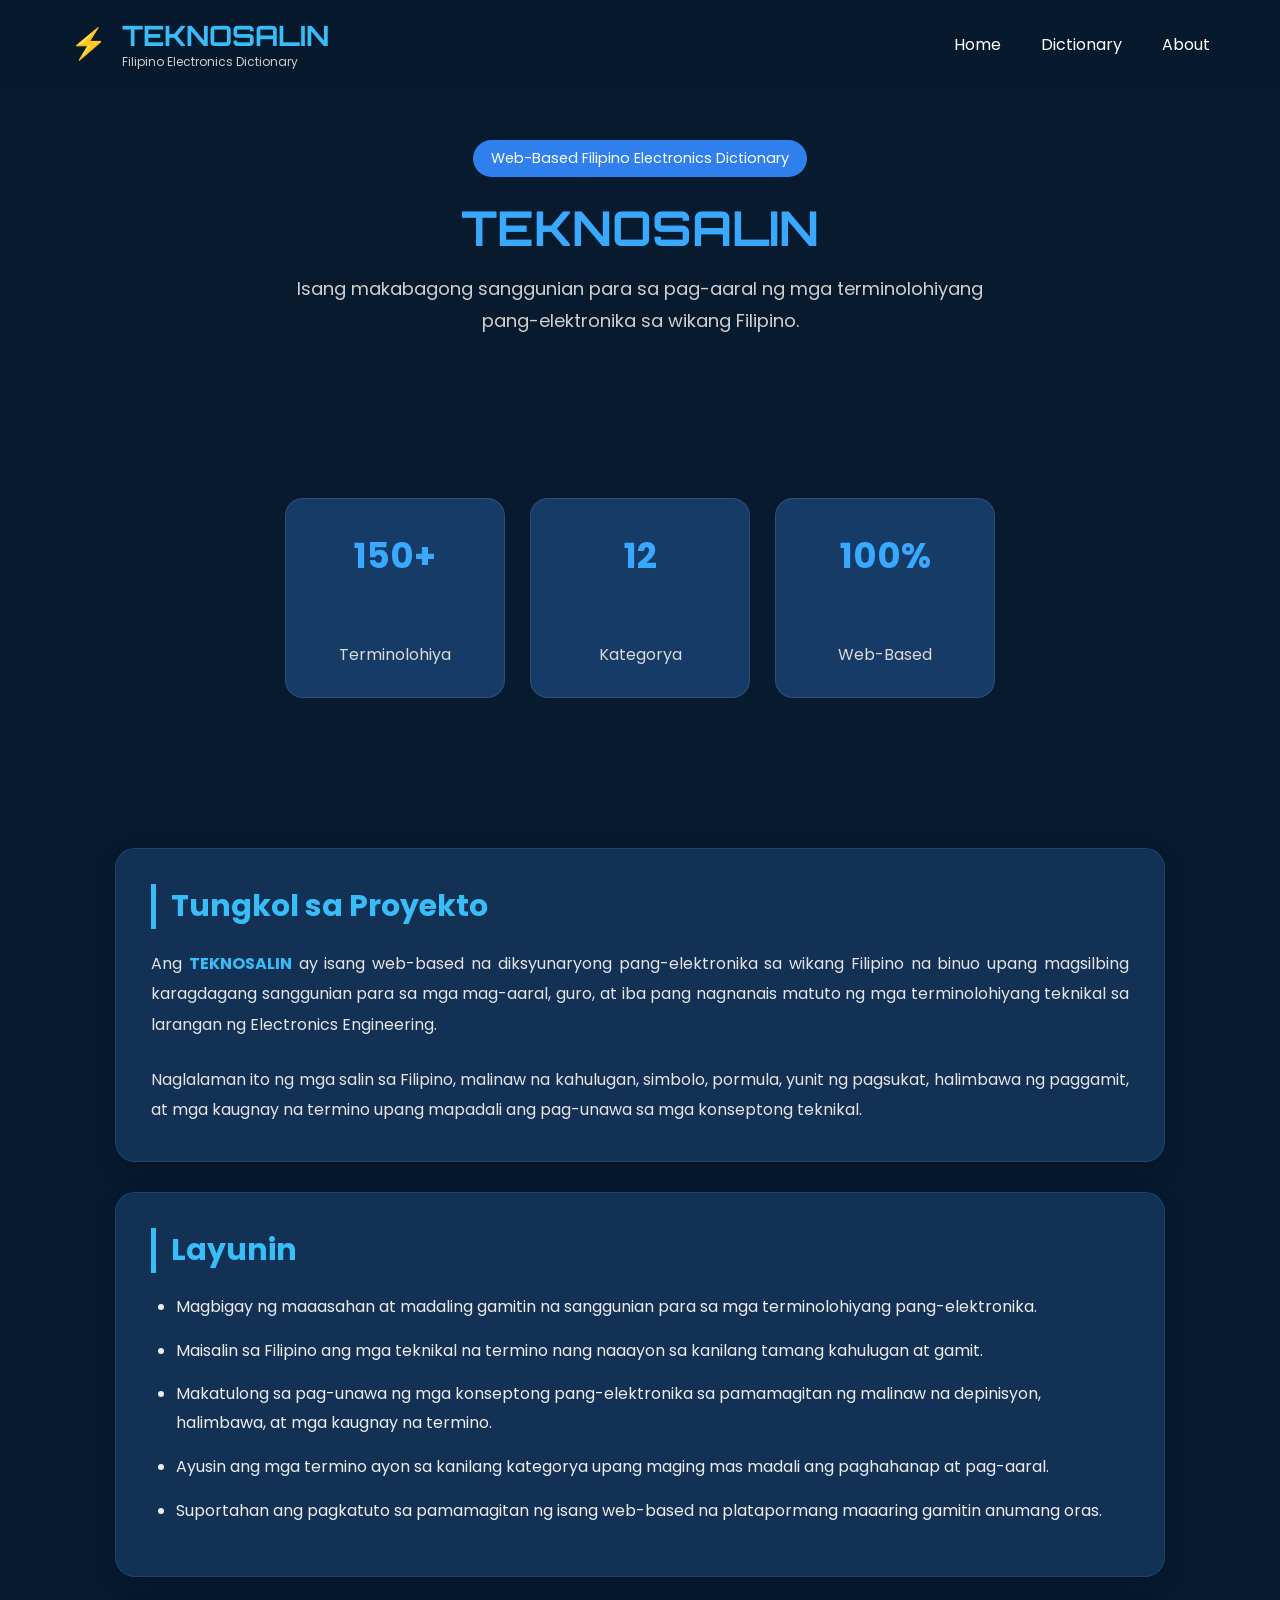
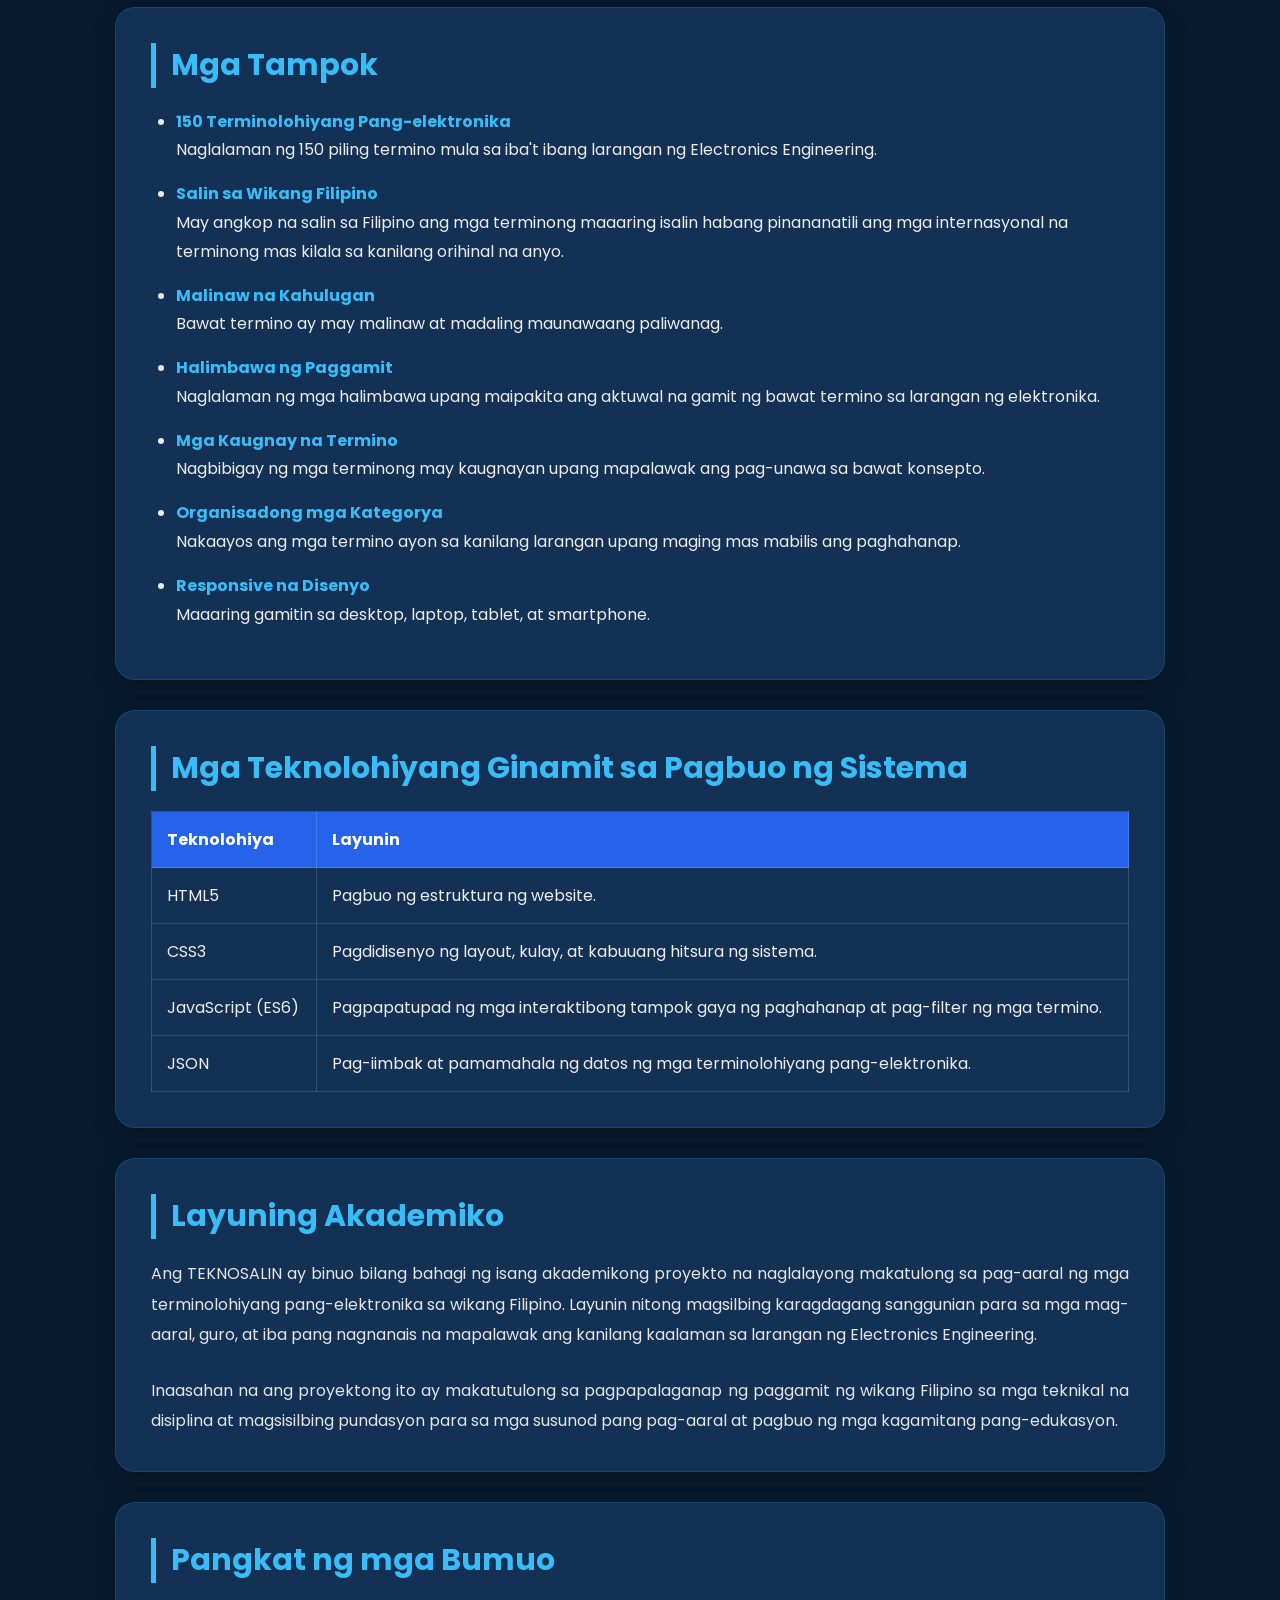
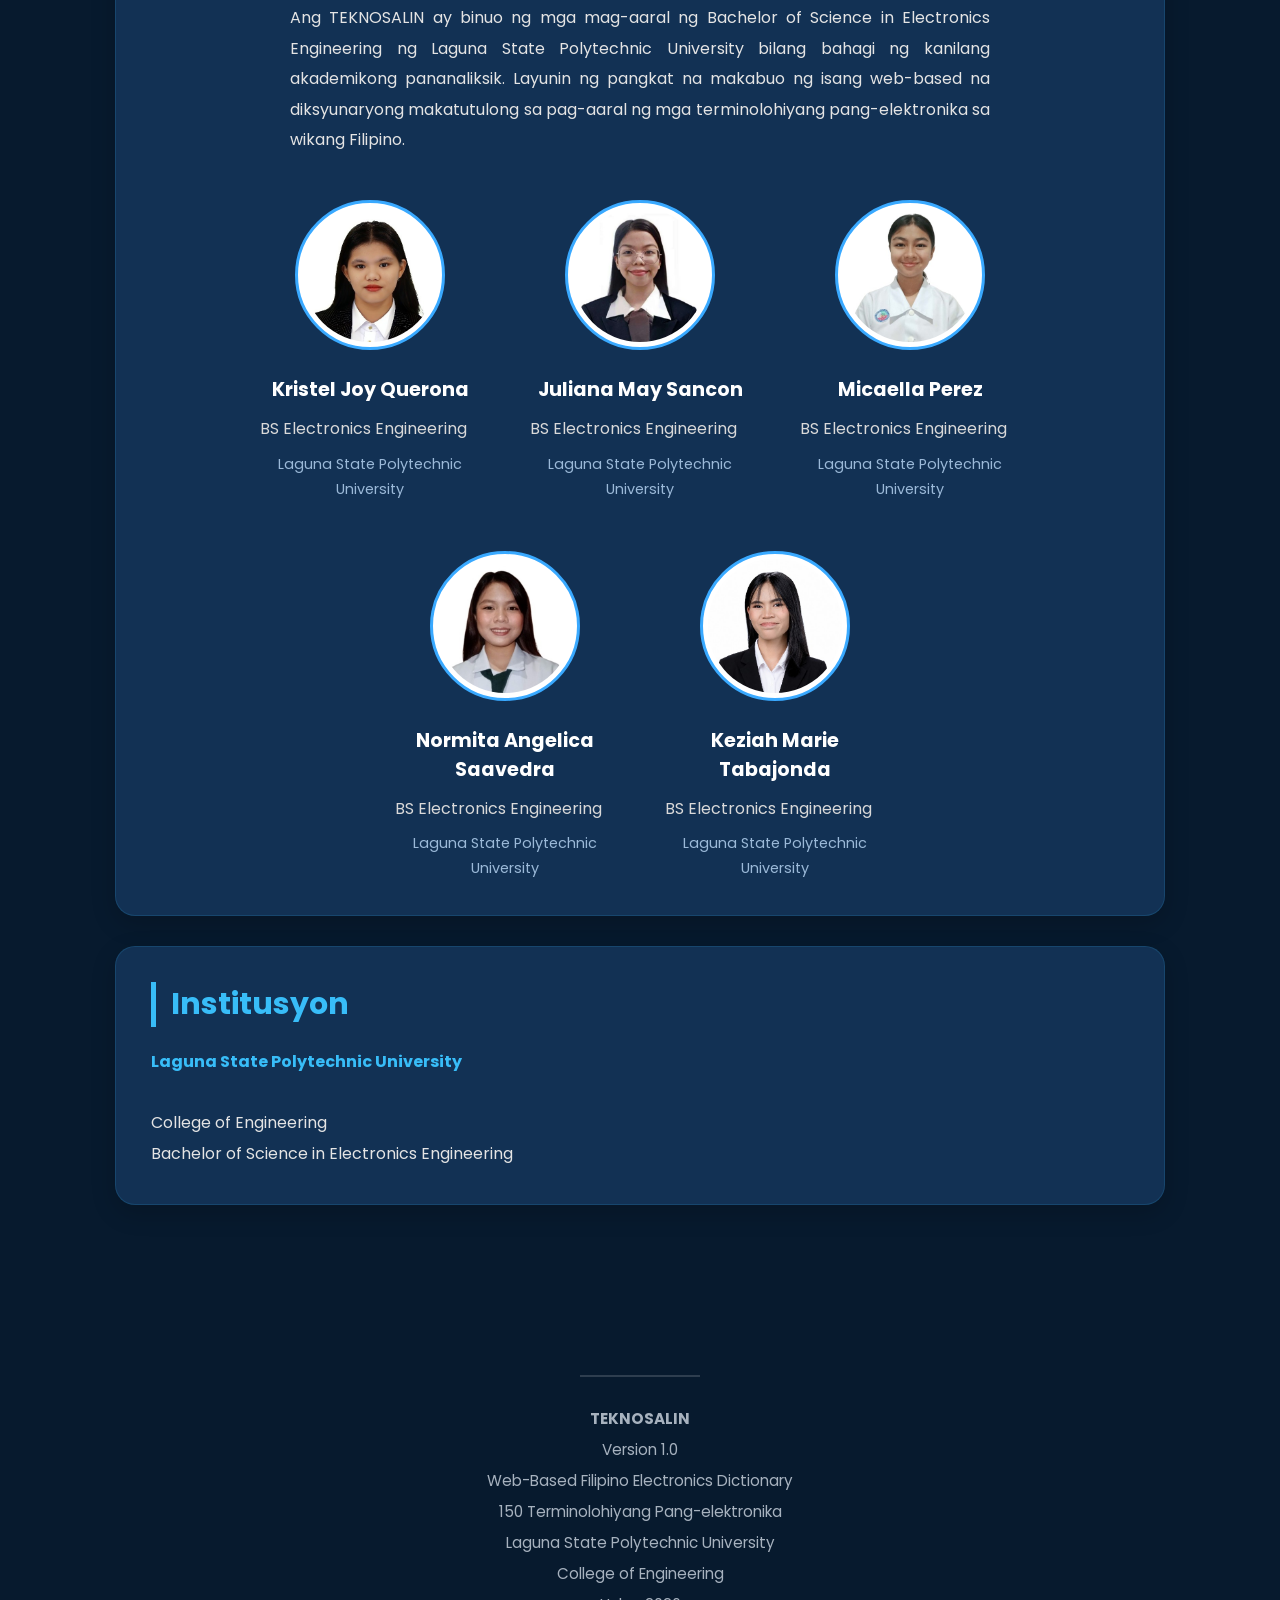
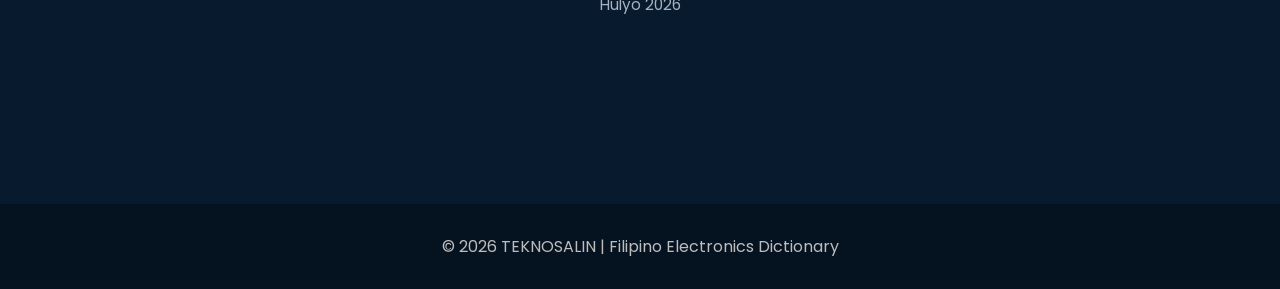
==== about.html @ 503d3a5d "Initial release of TeknoSalin" ====
<!DOCTYPE html>
<html lang="en">

<head>
    <meta charset="UTF-8">
    <meta name="viewport" content="width=device-width, initial-scale=1.0">

    <title>TEKNOSALIN | Filipino Electronics Dictionary</title>

    <!-- Google Fonts -->
    <link rel="preconnect" href="https://fonts.googleapis.com">
    <link rel="preconnect" href="https://fonts.gstatic.com" crossorigin>

    <link href="https://fonts.googleapis.com/css2?family=Orbitron:wght@500;700;800&family=Poppins:wght@300;400;500;600;700&display=swap" rel="stylesheet">

    <!-- CSS -->
    <link rel="stylesheet" href="css/style.css">
    <link rel="stylesheet" href="css/about.css">
    <link rel="stylesheet" href="css/responsive.css">
</head>

<body>

    <!-- ================= NAVIGATION ================= -->

    <header>

        <nav class="navbar">

            <div class="logo">
                <span class="logo-icon">⚡</span>
                <div>
                    <h2>TEKNOSALIN</h2>
                    <p>Filipino Electronics Dictionary</p>
                </div>
            </div>

            <ul class="nav-links">

                <li><a href="index.html">Home</a></li>

                <li><a href="dictionary.html">Dictionary</a></li>

                <li><a href="about.html">About</a></li>

            </ul>

        </nav>

    </header>



<main class="about-page">

    <div class="about-container">

        <div class="about-header">

            <span class="about-badge">
                Web-Based Filipino Electronics Dictionary
            </span>

            <h1>TEKNOSALIN</h1>

            <p class="about-subtitle">
                Isang makabagong sanggunian para sa pag-aaral ng mga terminolohiyang
                pang-elektronika sa wikang Filipino.
            </p>

        </div>
        <section class="about-stats">

            <div class="stat-card">
                <h2>150+</h2>
                <p>Terminolohiya</p>
            </div>

            <div class="stat-card">
                <h2>12</h2>
                <p>Kategorya</p>
            </div>

            <div class="stat-card">
                <h2>100%</h2>
                <p>Web-Based</p>
            </div>

        </section>
        <section class="about-card">

    <h2>Tungkol sa Proyekto</h2>

    <p>
        Ang <strong>TEKNOSALIN</strong> ay isang web-based na diksyunaryong
        pang-elektronika sa wikang Filipino na binuo upang magsilbing
        karagdagang sanggunian para sa mga mag-aaral, guro, at iba pang
        nagnanais matuto ng mga terminolohiyang teknikal sa larangan ng
        Electronics Engineering.
    </p>

    <br>

    <p>
        Naglalaman ito ng mga salin sa Filipino, malinaw na kahulugan,
        simbolo, pormula, yunit ng pagsukat, halimbawa ng paggamit, at
        mga kaugnay na termino upang mapadali ang pag-unawa sa mga
        konseptong teknikal.
    </p>

</section>
<section class="about-card">

    <h2>Layunin</h2>

    <ul>

        <li>Magbigay ng maaasahan at madaling gamitin na sanggunian para sa mga terminolohiyang pang-elektronika.</li>

        <li>Maisalin sa Filipino ang mga teknikal na termino nang naaayon sa kanilang tamang kahulugan at gamit.</li>

        <li>Makatulong sa pag-unawa ng mga konseptong pang-elektronika sa pamamagitan ng malinaw na depinisyon, halimbawa, at mga kaugnay na termino.</li>

        <li>Ayusin ang mga termino ayon sa kanilang kategorya upang maging mas madali ang paghahanap at pag-aaral.</li>

        <li>Suportahan ang pagkatuto sa pamamagitan ng isang web-based na platapormang maaaring gamitin anumang oras.</li>

    </ul>

</section>
<section class="about-card">

    <h2>Mga Tampok</h2>

    <ul>

        <li>
            <strong>150 Terminolohiyang Pang-elektronika</strong><br>
            Naglalaman ng 150 piling termino mula sa iba't ibang larangan ng Electronics Engineering.
        </li>

        <li>
            <strong>Salin sa Wikang Filipino</strong><br>
            May angkop na salin sa Filipino ang mga terminong maaaring isalin habang pinananatili ang mga internasyonal na terminong mas kilala sa kanilang orihinal na anyo.
        </li>

        <li>
            <strong>Malinaw na Kahulugan</strong><br>
            Bawat termino ay may malinaw at madaling maunawaang paliwanag.
        </li>

        <li>
            <strong>Halimbawa ng Paggamit</strong><br>
            Naglalaman ng mga halimbawa upang maipakita ang aktuwal na gamit ng bawat termino sa larangan ng elektronika.
        </li>

        <li>
            <strong>Mga Kaugnay na Termino</strong><br>
            Nagbibigay ng mga terminong may kaugnayan upang mapalawak ang pag-unawa sa bawat konsepto.
        </li>

        <li>
            <strong>Organisadong mga Kategorya</strong><br>
            Nakaayos ang mga termino ayon sa kanilang larangan upang maging mas mabilis ang paghahanap.

        </li>

        <li>
            <strong>Responsive na Disenyo</strong><br>
            Maaaring gamitin sa desktop, laptop, tablet, at smartphone.

        </li>

    </ul>

</section>
<section class="about-card">

    <h2>Mga Teknolohiyang Ginamit sa Pagbuo ng Sistema</h2>

    <table>

        <tr>
            <th>Teknolohiya</th>
            <th>Layunin</th>
        </tr>

        <tr>
            <td>HTML5</td>
            <td>Pagbuo ng estruktura ng website.</td>
        </tr>

        <tr>
            <td>CSS3</td>
            <td>Pagdidisenyo ng layout, kulay, at kabuuang hitsura ng sistema.</td>
        </tr>

        <tr>
            <td>JavaScript (ES6)</td>
            <td>Pagpapatupad ng mga interaktibong tampok gaya ng paghahanap at pag-filter ng mga termino.</td>
        </tr>

        <tr>
            <td>JSON</td>
            <td>Pag-iimbak at pamamahala ng datos ng mga terminolohiyang pang-elektronika.</td>
        </tr>

    </table>

</section>

<section class="about-card">

    <h2>Layuning Akademiko</h2>

    <p>
        Ang TEKNOSALIN ay binuo bilang bahagi ng isang akademikong proyekto na
        naglalayong makatulong sa pag-aaral ng mga terminolohiyang pang-elektronika
        sa wikang Filipino. Layunin nitong magsilbing karagdagang sanggunian para
        sa mga mag-aaral, guro, at iba pang nagnanais na mapalawak ang kanilang
        kaalaman sa larangan ng Electronics Engineering.
    </p>

    <br>

    <p>
        Inaasahan na ang proyektong ito ay makatutulong sa pagpapalaganap ng
        paggamit ng wikang Filipino sa mga teknikal na disiplina at magsisilbing
        pundasyon para sa mga susunod pang pag-aaral at pagbuo ng mga kagamitang
        pang-edukasyon.
    </p>

</section>

<section class="about-card team-section">

    <h2>Pangkat ng mga Bumuo</h2>

    <p class="team-description">
        Ang TEKNOSALIN ay binuo ng mga mag-aaral ng Bachelor of Science in
        Electronics Engineering ng Laguna State Polytechnic University bilang
        bahagi ng kanilang akademikong pananaliksik. Layunin ng pangkat na
        makabuo ng isang web-based na diksyunaryong makatutulong sa pag-aaral
        ng mga terminolohiyang pang-elektronika sa wikang Filipino.
    </p>

    <div class="developers">

        <div class="developer-card">
            <img src="images/developers/kristel.jpg" alt="Kristel Joy Querona">
            <h3>Kristel Joy Querona</h3>
            <p>BS Electronics Engineering</p>
            <span>Laguna State Polytechnic University</span>
        </div>

        <div class="developer-card">
            <img src="images/developers/juliana.jpg" alt="Juliana May Sancon">
            <h3>Juliana May Sancon</h3>
            <p>BS Electronics Engineering</p>
            <span>Laguna State Polytechnic University</span>
        </div>

        <div class="developer-card">
            <img src="images/developers/micaella.jpg" alt="Micaella Perez">
            <h3>Micaella Perez</h3>
            <p>BS Electronics Engineering</p>
            <span>Laguna State Polytechnic University</span>
        </div>

        <div class="developer-card">
            <img src="images/developers/normita.jpg" alt="Normita Angelica Saavedra">
            <h3>Normita Angelica Saavedra</h3>
            <p>BS Electronics Engineering</p>
            <span>Laguna State Polytechnic University</span>
        </div>

        <div class="developer-card">
            <img src="images/developers/keziah.jpg" alt="Keziah Marie Tabajonda">
            <h3>Keziah Marie Tabajonda</h3>
            <p>BS Electronics Engineering</p>
            <span>Laguna State Polytechnic University</span>
        </div>

    </div>

</section>
<section class="about-card">

    <h2>Institusyon</h2>

    <p>

        <strong>Laguna State Polytechnic University</strong>

        <br><br>

        College of Engineering

        <br>

        Bachelor of Science in Electronics Engineering

    </p>

</section>

<section class="system-info">

    <hr>

    <p><strong>TEKNOSALIN</strong></p>

    <p>Version 1.0</p>

    <p>Web-Based Filipino Electronics Dictionary</p>

    <p>150 Terminolohiyang Pang-elektronika</p>

    <p>Laguna State Polytechnic University</p>

    <p>College of Engineering</p>

    <p>Hulyo 2026</p>

</section>

    </div>

</main>



    <!-- ================= FOOTER ================= -->

    <footer>

        <p>

            © 2026 TEKNOSALIN | Filipino Electronics Dictionary

        </p>

    </footer>


    <script src="js/script.js"></script>

</body>

</html>
---- css/style.css ----
/* ==========================
   GOOGLE FONT
========================== */

*{
    margin:0;
    padding:0;
    box-sizing:border-box;
}

html{
    scroll-behavior:smooth;
}

body{
    font-family:'Poppins',sans-serif;
    background:#071A2E;
    color:white;
    overflow-x:hidden;
}

/* ==========================
NAVBAR
========================== */

header{
    position:fixed;
    width:100%;
    top:0;
    left:0;
    z-index:1000;
    background:rgba(7,26,46,.95);
    backdrop-filter:blur(10px);
}

.navbar{

    max-width:1200px;
    margin:auto;

    display:flex;
    justify-content:space-between;
    align-items:center;

    padding:18px 30px;

}

.logo{

    display:flex;
    align-items:center;
    gap:15px;

}

.logo-icon{

    font-size:30px;

}

.logo h2{

    font-family:'Orbitron',sans-serif;
    color:#38BDF8;
    font-size:28px;

}

.logo p{

    font-size:12px;
    color:#cccccc;

}

.nav-links{

    display:flex;
    gap:40px;
    list-style:none;

}

.nav-links a{

    color:white;
    text-decoration:none;
    transition:.3s;

}

.nav-links a:hover{

    color:#38BDF8;

}

/* ==========================
HERO
========================== */

.hero{

    min-height:100vh;

    display:flex;
    justify-content:center;
    align-items:center;

    text-align:center;

    padding:120px 20px;

    position:relative;

    background:

    linear-gradient(rgba(5,20,40,.82),
    rgba(5,20,40,.82)),

    url("https://images.unsplash.com/photo-1518770660439-4636190af475?auto=format&fit=crop&w=1600&q=80");

    background-size:cover;
    background-position:center;

}

.hero-content{

    max-width:900px;
    position:relative;
    z-index:2;

}

.hero h1{

    font-family:'Orbitron',sans-serif;

    font-size:72px;

    color:#38BDF8;

    margin-bottom:20px;

}

.hero h2{

    font-size:54px;

    line-height:1.2;

    margin-bottom:25px;

}

.hero p{

    color:#d8d8d8;

    line-height:1.8;

    font-size:19px;

    margin-bottom:45px;

}

/* SEARCH */

.search-box{

    width:700px;

    max-width:95%;

    margin:auto;

    display:flex;

    background:white;

    border-radius:50px;

    overflow:hidden;

    margin-bottom:35px;

}

.search-box input{

    flex:1;

    padding:20px;

    border:none;

    outline:none;

    font-size:17px;

}

.search-box button{

    width:80px;

    border:none;

    background:#2563EB;

    color:white;

    cursor:pointer;

    font-size:22px;

}

/* BUTTON */

.btn{

    display:inline-block;

    background:#2563EB;

    color:white;

    padding:18px 45px;

    border-radius:40px;

    text-decoration:none;

    transition:.3s;

    font-weight:600;

}

.btn:hover{

    background:#38BDF8;

    transform:translateY(-5px);

}

/* ==========================
SECTION
========================== */

section{

    padding:100px 30px;

}

section h2{

    text-align:center;

    font-size:45px;

    margin-bottom:60px;

}

/* ==========================
FEATURES
========================== */

.feature-container{

    max-width:1200px;

    margin:auto;

    display:grid;

    grid-template-columns:repeat(4,1fr);

    gap:25px;

}

.feature-card{

    background:#0C2444;

    border-radius:20px;

    padding:35px;

    text-align:center;

    transition:.3s;

}

.feature-card:hover{

    transform:translateY(-12px);

    box-shadow:0 0 30px rgba(56,189,248,.3);

}

.feature-card h3{

    font-size:45px;

    margin-bottom:15px;

}

.feature-card h4{

    margin-bottom:12px;

}

.feature-card p{

    color:#cfcfcf;

}

/* ==========================
CATEGORY
========================== */

.categories{

    background:#081F3D;

}

.category-container{

    max-width:1200px;

    margin:auto;

    display:grid;

    grid-template-columns:repeat(3,1fr);

    gap:30px;

}

.category-card{

    background:#0D2A4A;

    border-radius:18px;

    text-align:center;

    padding:35px;

    transition:.3s;

}

.category-card:hover{

    transform:translateY(-10px);

    box-shadow:0 0 25px rgba(56,189,248,.25);

}

.category-card h3{

    font-size:45px;

    margin-bottom:15px;

}

.category-card h4{

    margin-bottom:10px;

}

.category-card p{

    color:#d4d4d4;

}

/* ==========================
ABOUT
========================== */

.about{

    text-align:center;

}

.about-content{

    max-width:900px;

    margin:auto;

}

.about p{

    color:#d0d0d0;

    font-size:19px;

    line-height:1.9;

}

/* ==========================
ABOUT PAGE
========================== */

.about-page{

    padding-top:140px;
    padding-bottom:100px;

}

.about-container{

    max-width:1000px;
    margin:auto;
    padding:0 20px;

}

.about-header{

    text-align:center;
    margin-bottom:60px;

}

.about-header h1{

    font-family:'Orbitron',sans-serif;
    font-size:60px;
    color:#38BDF8;
    margin-bottom:15px;

}

.about-header p{

    color:#d0d0d0;
    font-size:18px;
    line-height:1.8;

}

.about-card{

    background:#0C2444;
    border-radius:20px;
    padding:35px;
    margin-bottom:30px;

}

.about-card h2{

    color:#38BDF8;
    margin-bottom:20px;
    text-align:left;
    font-size:28px;

}

.about-card p{

    color:#d7d7d7;
    line-height:1.9;
    font-size:17px;

}

.about-card ul{

    padding-left:25px;

}

.about-card li{

    margin-bottom:12px;
    line-height:1.8;

}

.about-card table{

    width:100%;
    border-collapse:collapse;
    margin-top:20px;

}

.about-card th,
.about-card td{

    border:1px solid rgba(255,255,255,.15);
    padding:15px;
    text-align:left;

}

.about-card th{

    background:#2563EB;

}

/* ==========================
FOOTER
========================== */

footer{

    background:#051321;

    text-align:center;

    padding:30px;

    color:#bdbdbd;

}
---- css/about.css ----
/* ==========================================
   ABOUT PAGE
========================================== */

.about-page{
    padding:140px 0 80px;
    min-height:100vh;
}

.about-container{
    max-width:1100px;
    margin:auto;
    padding:0 25px;
}

/* ==========================================
   HEADER
========================================== */

.about-header{

    text-align:center;
    margin-bottom:60px;

}

.about-badge{

    display:inline-block;
    background:#2F80ED;
    color:white;

    padding:8px 18px;

    border-radius:30px;

    font-size:.9rem;

    margin-bottom:20px;

}

.about-header h1{

    font-size:3rem;

    margin-bottom:15px;

    color:#39A9FF;

}

.about-subtitle{

    max-width:720px;

    margin:auto;

    line-height:1.8;

    color:#d9d9d9;

}
.about-stats{

    display:flex;

    justify-content:center;

    gap:25px;

    margin-bottom:50px;

    flex-wrap:wrap;

}

.stat-card{

    width:220px;

    padding:30px;

    border-radius:18px;

    text-align:center;

    background:#173b67;

    border:1px solid rgba(255,255,255,.1);

    transition:.3s;

}

.stat-card:hover{

    transform:translateY(-8px);

}

.stat-card h2{

    font-size:2.2rem;

    color:#39A9FF;

}

.stat-card p{

    color:#d9d9d9;

}

/* ==========================================
   CARDS
========================================== */

.about-card{

    background:#123154;

    border:1px solid rgba(56,189,248,.15);

    border-radius:20px;

    padding:35px;

    margin-bottom:30px;

    transition:.35s;

    box-shadow:0 8px 24px rgba(0,0,0,.18);

}

.about-card:hover{

    transform:translateY(-6px);

    border-color:#38BDF8;

    box-shadow:0 12px 32px rgba(56,189,248,.18);

}

.about-card h2{

    color:#38BDF8;

    font-size:30px;

    margin-bottom:20px;

    border-left:5px solid #38BDF8;

    padding-left:15px;

}

.about-card p{

    color:#e4e4e4;

    line-height:1.9;

    text-align:justify;

    font-size:16px;

}

/* ==========================================
   LIST
========================================== */

.about-card ul{

    margin-top:15px;

    padding-left:25px;

}

.about-card li{

    color:#ececec;

    margin-bottom:15px;

    line-height:1.8;

}

/* ==========================================
   TABLE
========================================== */

.about-card table{

    width:100%;

    border-collapse:collapse;

    margin-top:20px;

}

.about-card th{

    background:#2563EB;

    color:white;

    padding:15px;

}

.about-card td{

    padding:15px;

    color:#ececec;

    border-bottom:1px solid rgba(255,255,255,.12);

}

/* ==========================================
   DEVELOPER LIST
========================================== */

.about-card strong{

    color:#38BDF8;

}

/* ==========================================
   RESPONSIVE
========================================== */

@media(max-width:768px){

.about-page{

    padding-top:120px;

}

.about-header h1{

    font-size:38px;

}

.about-header .subtitle{

    font-size:18px;

}

.about-card{

    padding:25px;

}

.about-card h2{

    font-size:24px;

}

}


/* ==========================================
   TEAM SECTION
========================================== */

.team-section{
    text-align:center;
}

.team-description{
    max-width:700px;
    margin:15px auto 45px;
    color:#d8e6f5;
    line-height:1.8;
    font-size:1rem;
}

.developers{
    display:flex;
    justify-content:center;
    flex-wrap:wrap;
    gap:50px;
}

.developer-card{
    width:220px;
    text-align:center;
    transition:.3s ease;
}

.developer-card:hover{
    transform:translateY(-8px);
}

.developer-card img{
    width:150px;
    height:150px;
    object-fit:cover;
    border-radius:50%;
    border:3px solid #39A9FF;
    padding:5px;
    background:#fff;
    transition:.3s ease;
}

.developer-card:hover img{
    transform:scale(1.05);
    box-shadow:0 12px 25px rgba(0,0,0,.25);
}

.developer-card h3{
    margin-top:18px;
    margin-bottom:10px;
    font-size:1.2rem;
    color:#ffffff;
}

.developer-card p{
    color:#d9d9d9;
    margin-bottom:6px;
}

.developer-card span{
    color:#9bb9d8;
    font-size:.9rem;
    line-height:1.6;
}

.system-info{
    margin-top:70px;
    text-align:center;
    opacity:.8;
}

.system-info hr{
    width:120px;
    margin:0 auto 30px;
    border:none;
    border-top:2px solid rgba(255,255,255,.2);
}

.system-info p{
    margin:8px 0;
    color:#cfd8e3;
    font-size:.95rem;
}
---- css/responsive.css ----
/* =========================================
TABLET (1024px)
========================================= */

@media (max-width:1024px){

    .hero h1{
        font-size:58px;
    }

    .hero h2{
        font-size:42px;
    }

    .feature-container{
        grid-template-columns:repeat(2,1fr);
    }

    .category-container{
        grid-template-columns:repeat(2,1fr);
    }

}


/* =========================================
PHONE (768px)
========================================= */

@media (max-width:768px){

    .navbar{

        flex-direction:column;

        gap:20px;

    }

    .nav-links{

        gap:20px;

        flex-wrap:wrap;

        justify-content:center;

    }

    .hero{

        padding:180px 20px 100px;

    }

    .hero h1{

        font-size:45px;

    }

    .hero h2{

        font-size:32px;

    }

    .hero p{

        font-size:16px;

    }

    .search-box{

        flex-direction:column;

        border-radius:20px;

    }

    .search-box input{

        width:100%;

    }

    .search-box button{

        width:100%;

        height:60px;

    }

    .feature-container{

        grid-template-columns:1fr;

    }

    .category-container{

        grid-template-columns:1fr;

    }

    section h2{

        font-size:34px;

    }

}


/* =========================================
SMALL PHONES (480px)
========================================= */

@media (max-width:480px){

    .logo h2{

        font-size:22px;

    }

    .logo p{

        display:none;

    }

    .hero h1{

        font-size:34px;

    }

    .hero h2{

        font-size:26px;

    }

    .btn{

        width:100%;

        text-align:center;

    }

}
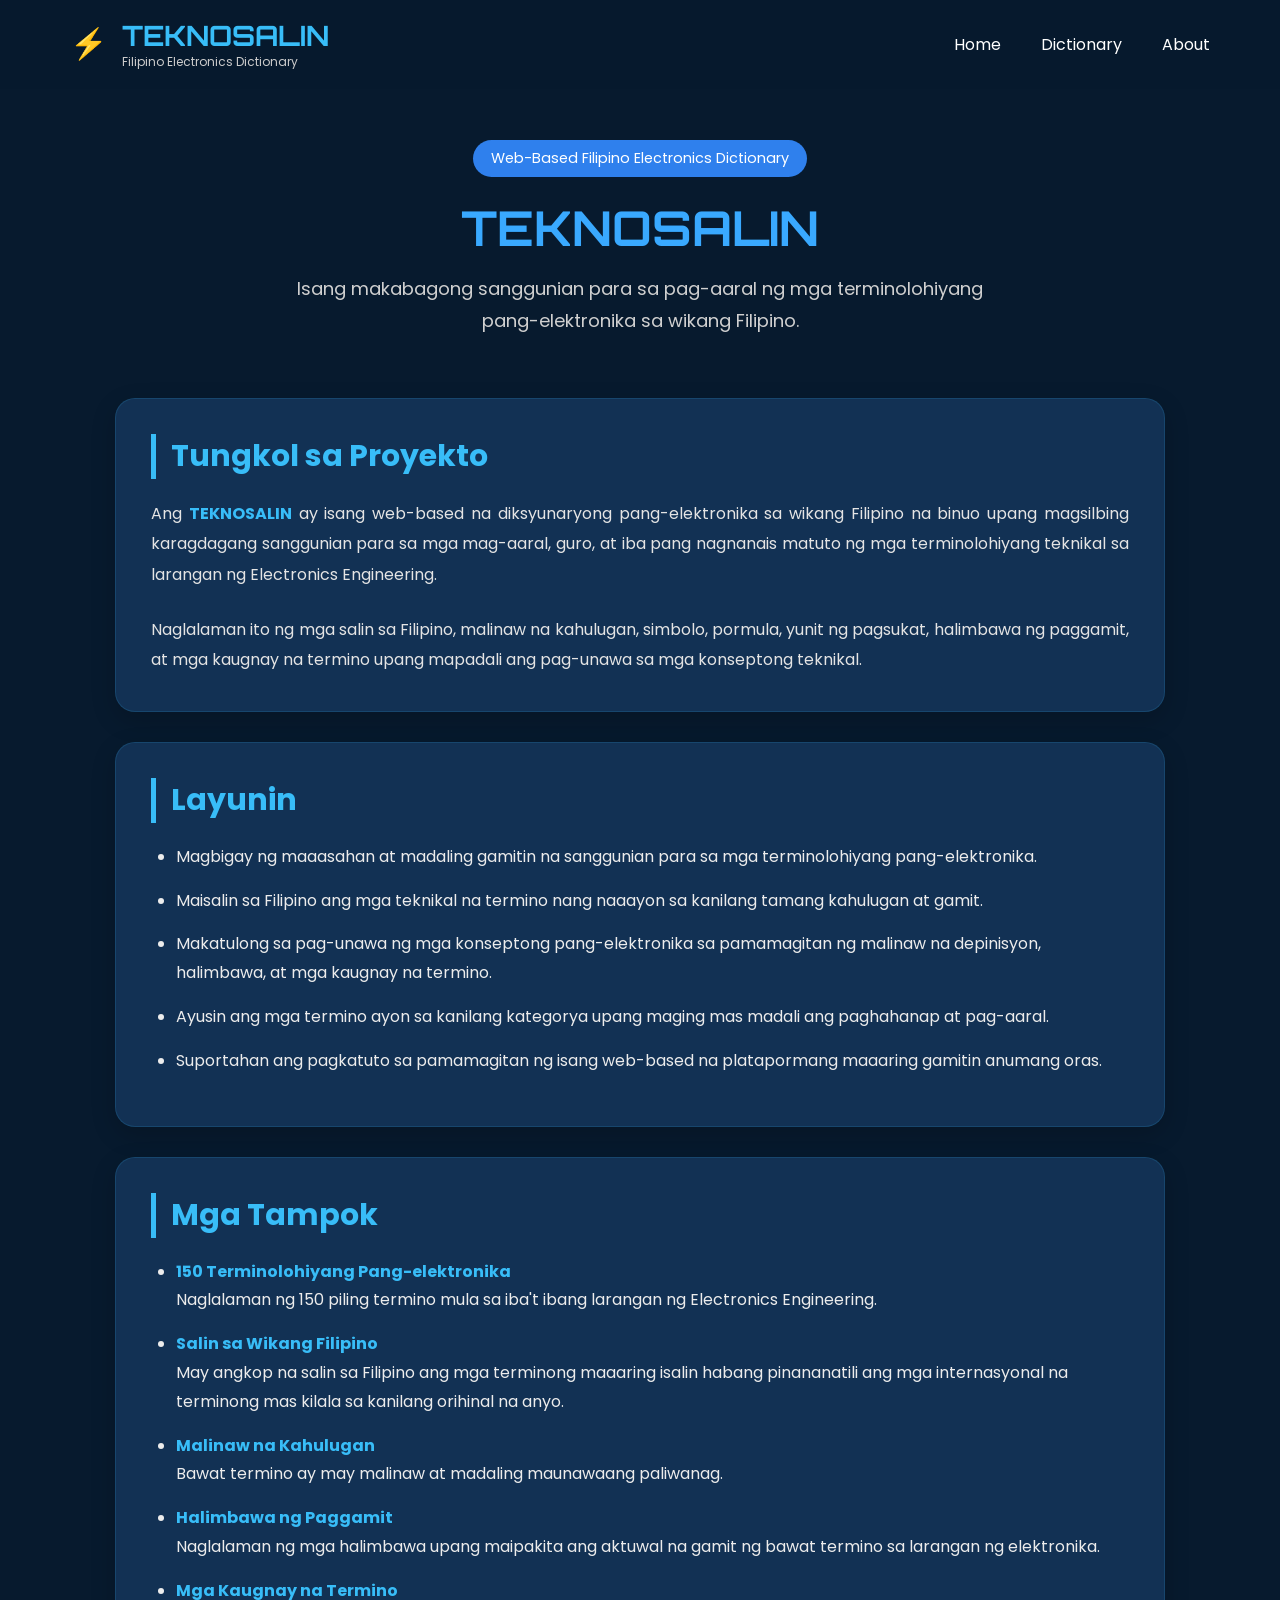
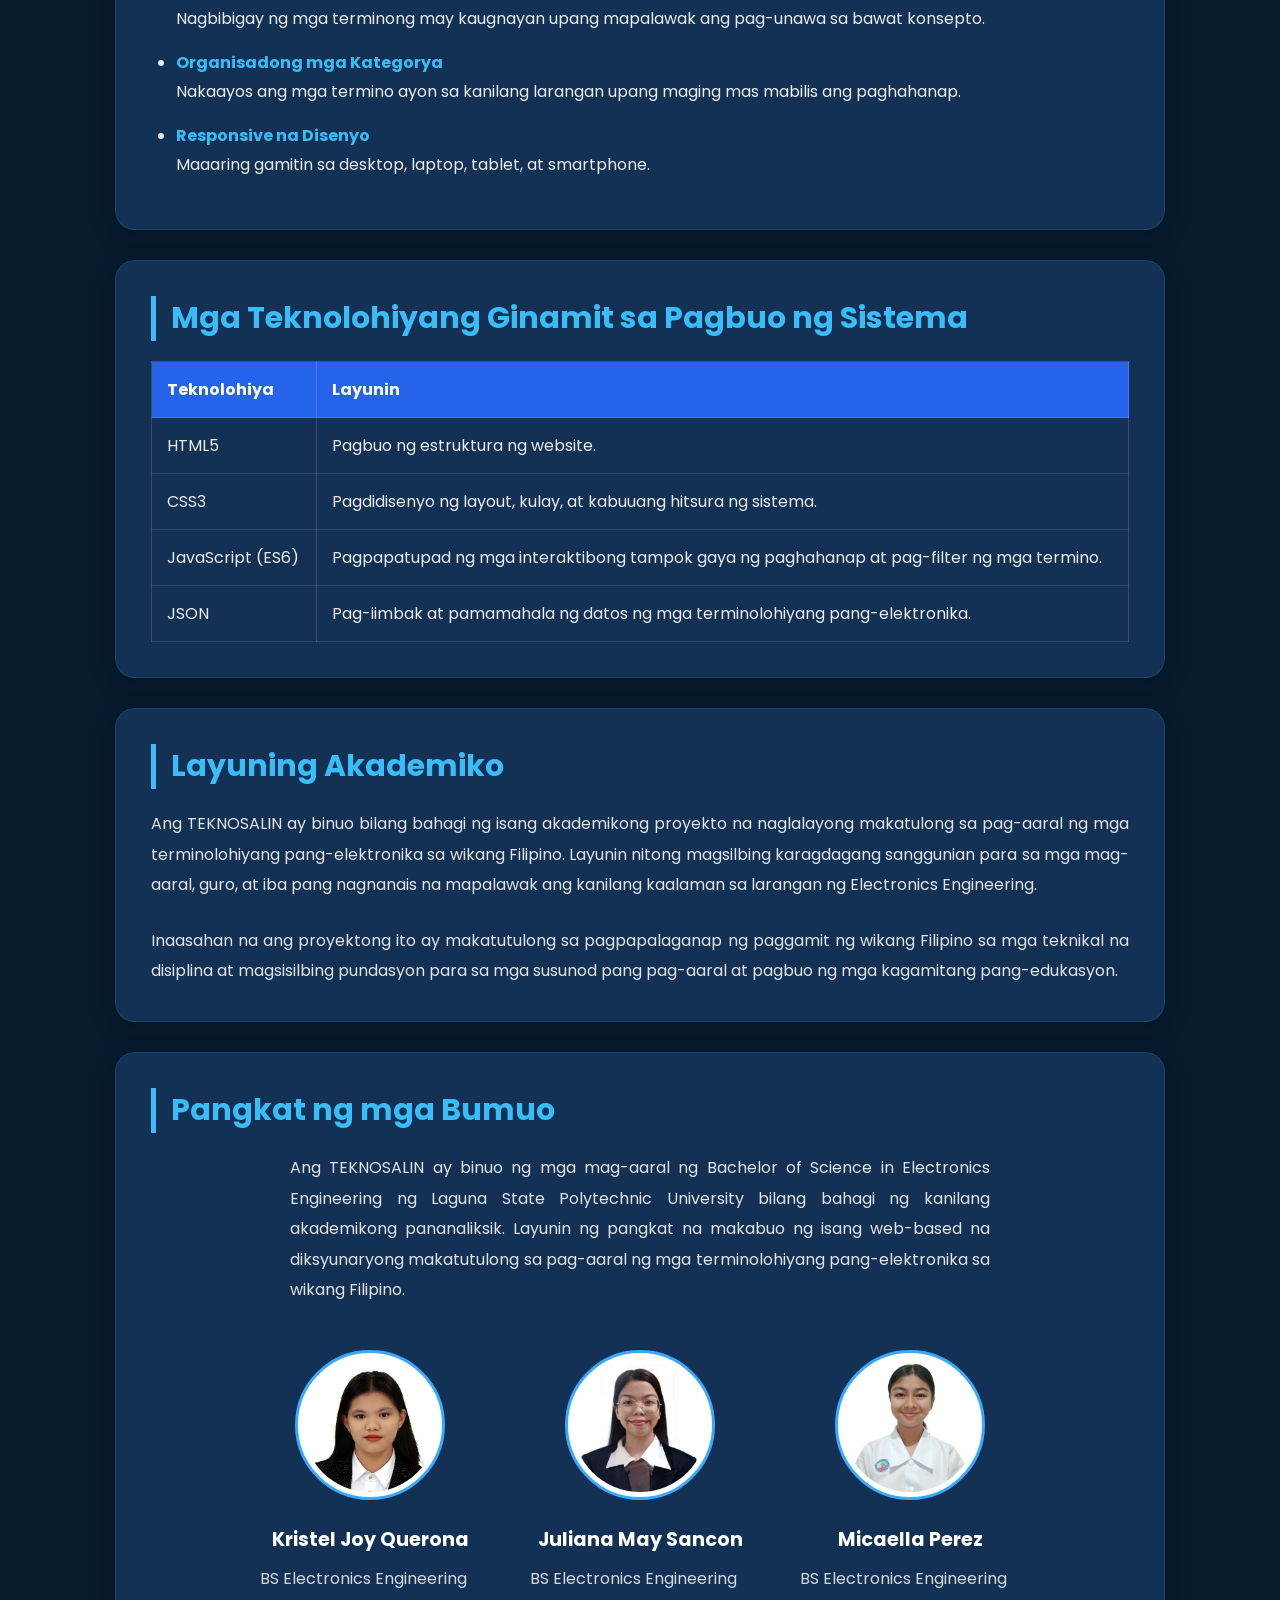
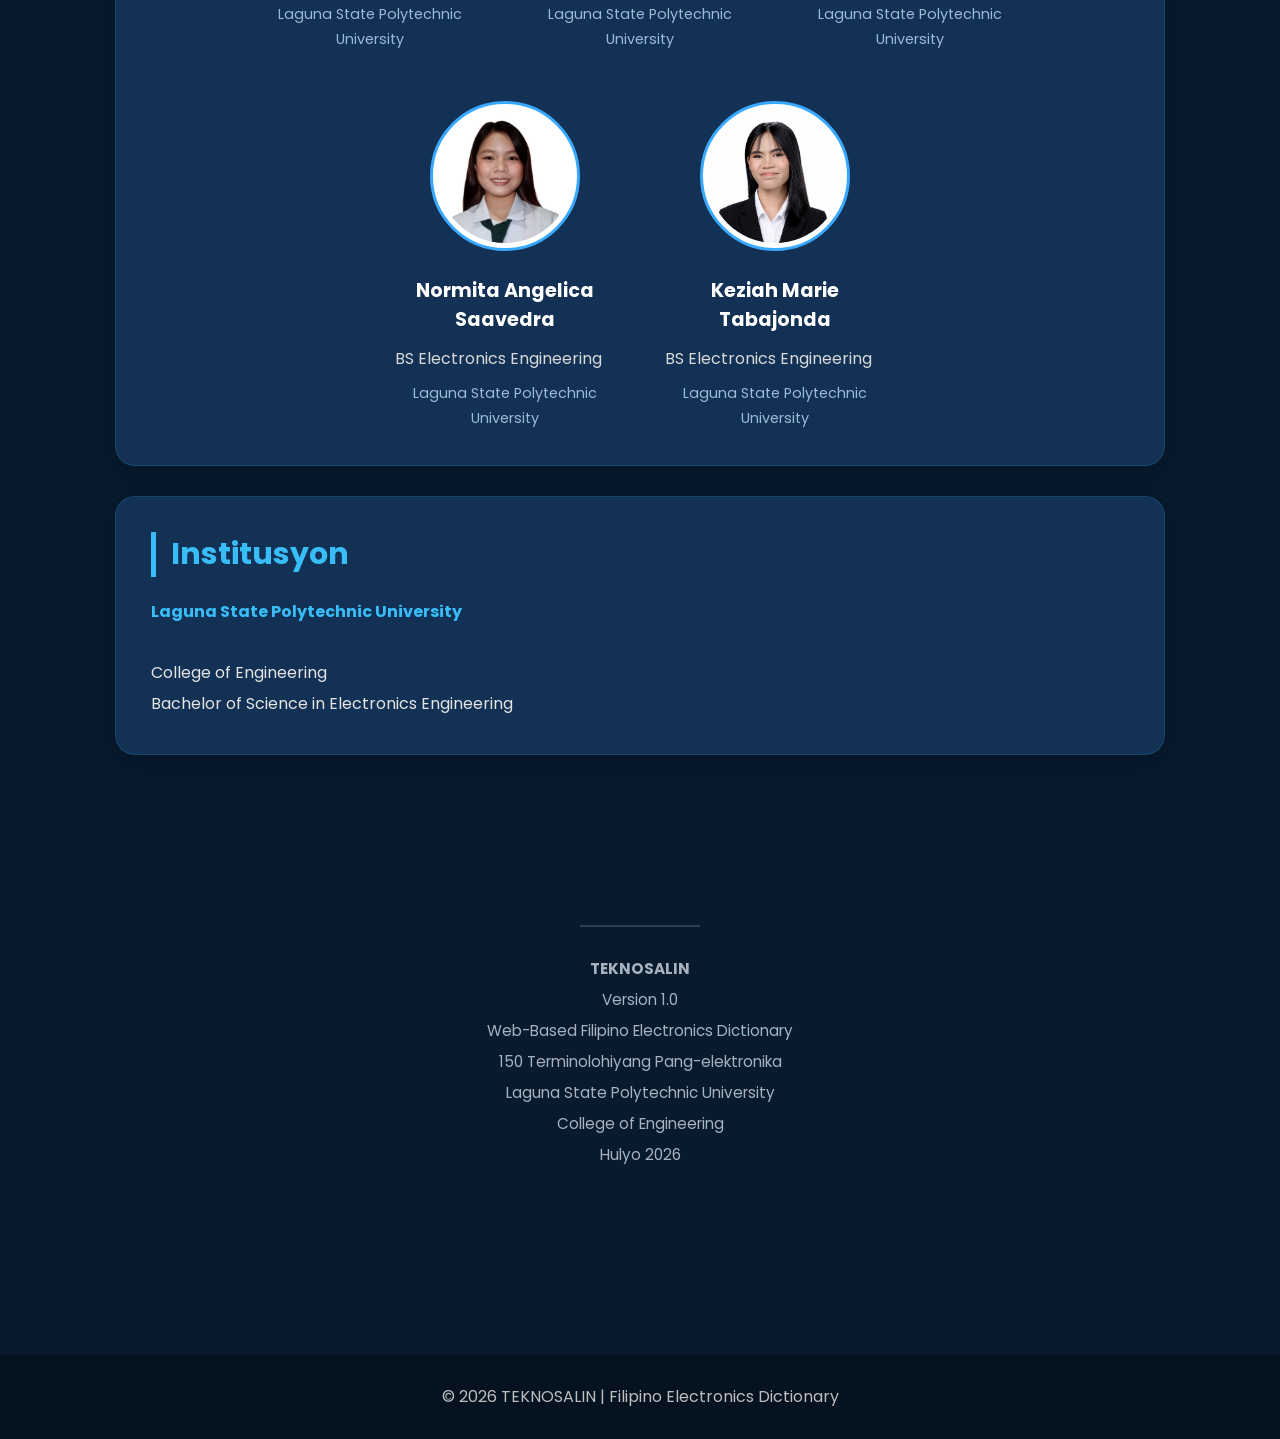
==== commit bd8a541b: "Add files via upload" ====
--- a/about.html
+++ b/about.html
@@ -69,24 +69,7 @@
             </p>
 
         </div>
-        <section class="about-stats">
-
-            <div class="stat-card">
-                <h2>150+</h2>
-                <p>Terminolohiya</p>
-            </div>
-
-            <div class="stat-card">
-                <h2>12</h2>
-                <p>Kategorya</p>
-            </div>
-
-            <div class="stat-card">
-                <h2>100%</h2>
-                <p>Web-Based</p>
-            </div>
-
-        </section>
+        
         <section class="about-card">
 
     <h2>Tungkol sa Proyekto</h2>
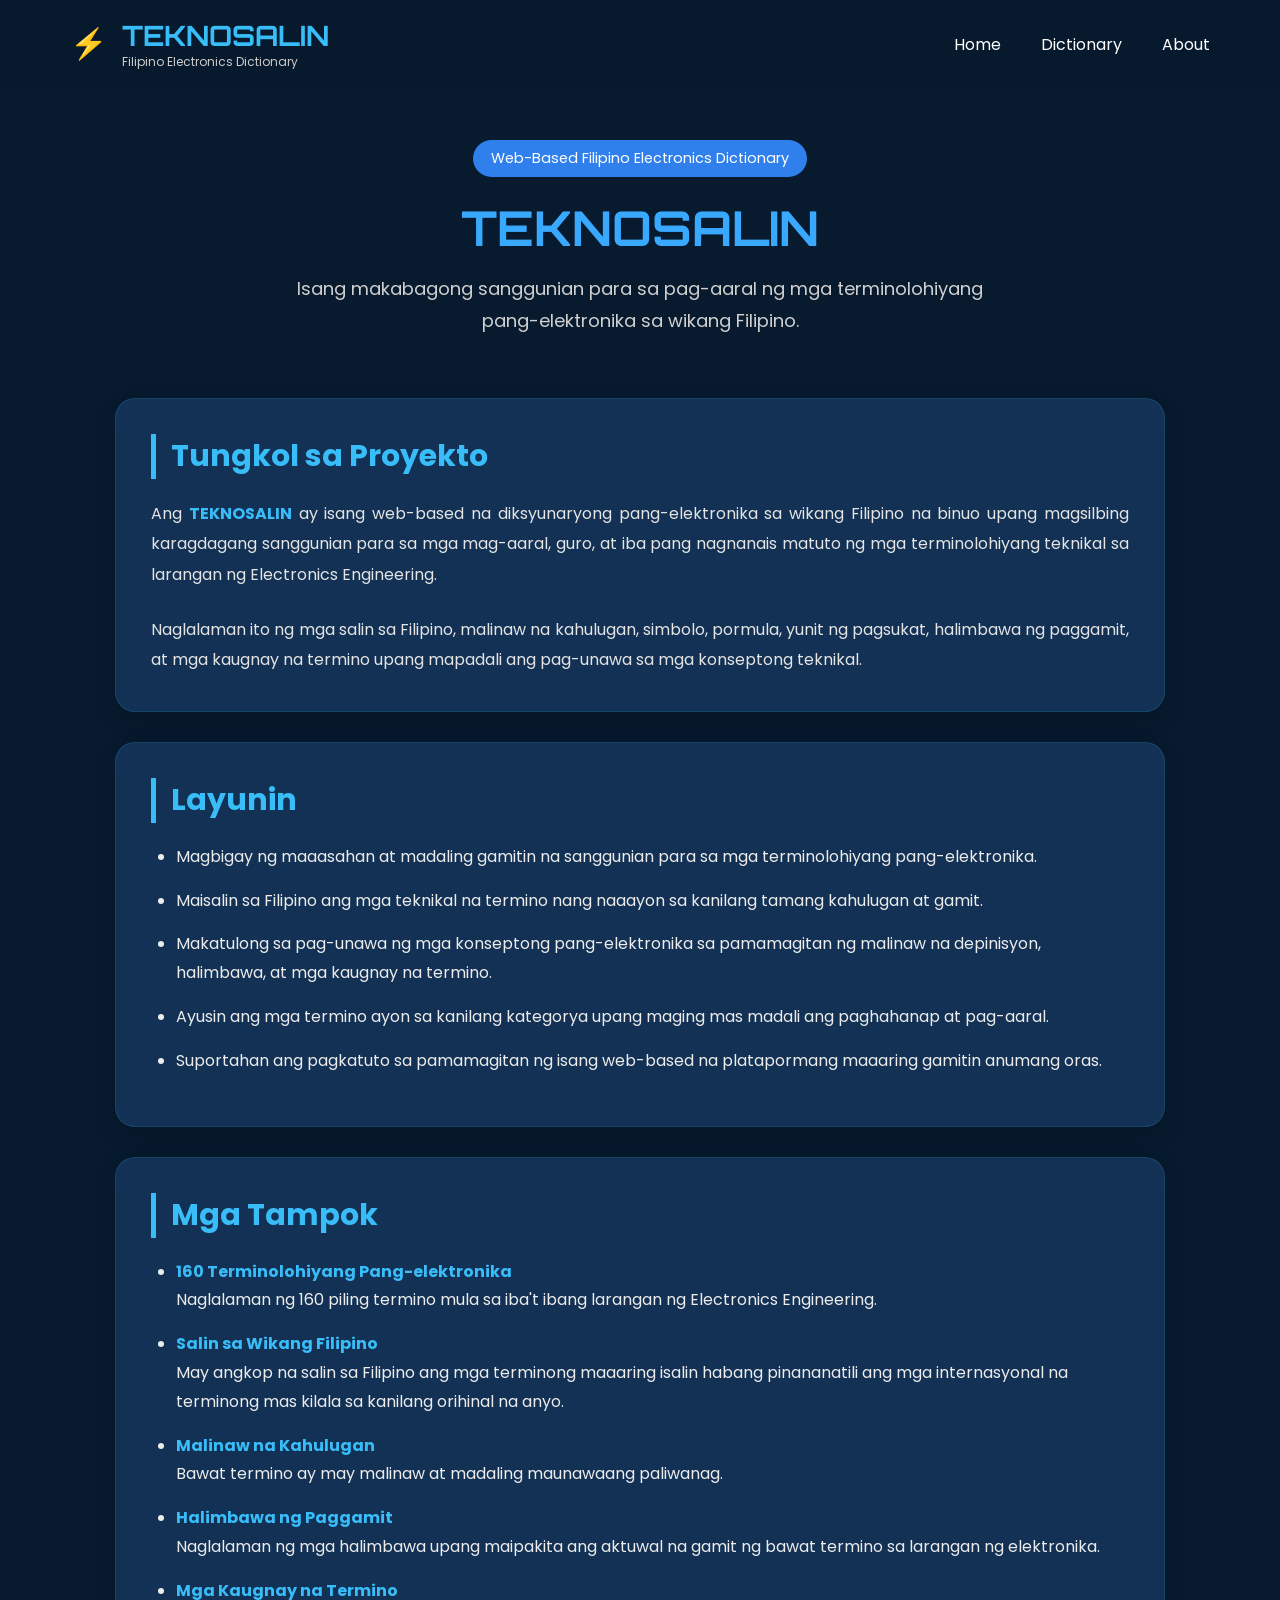
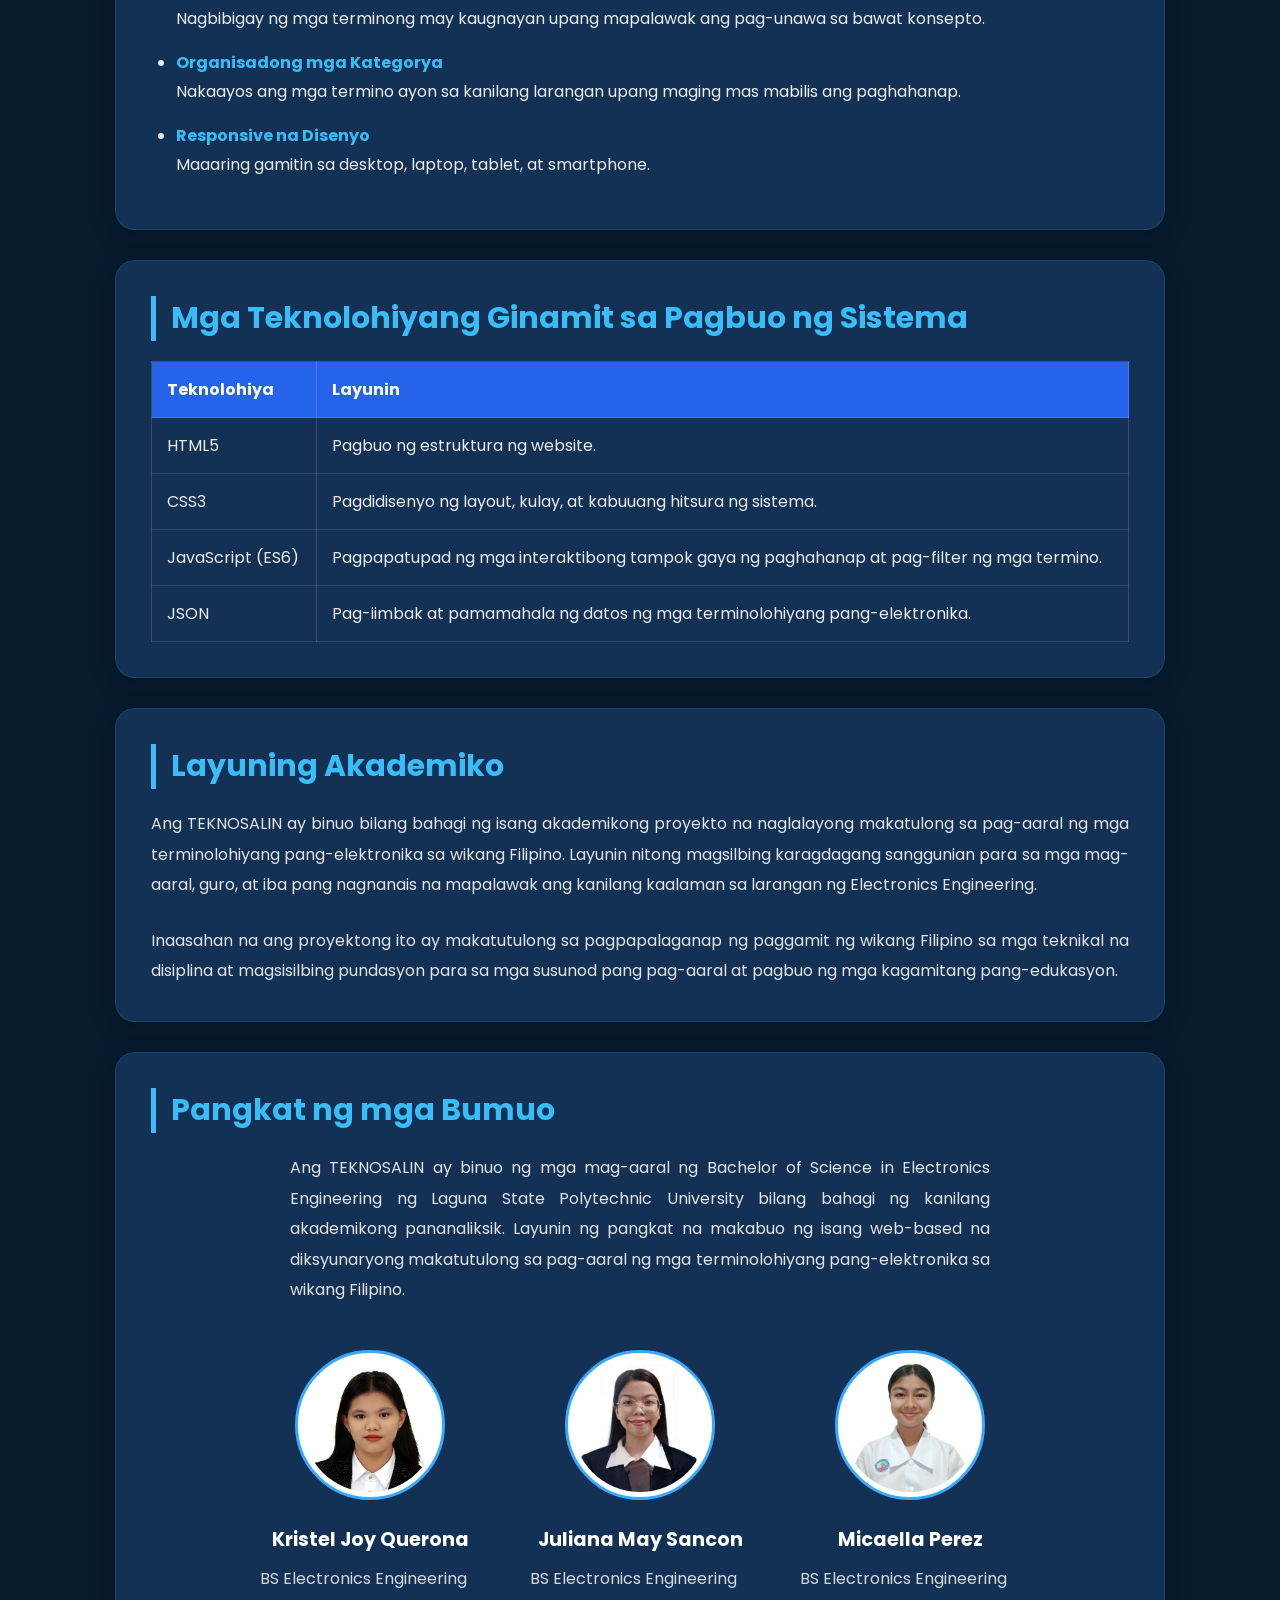
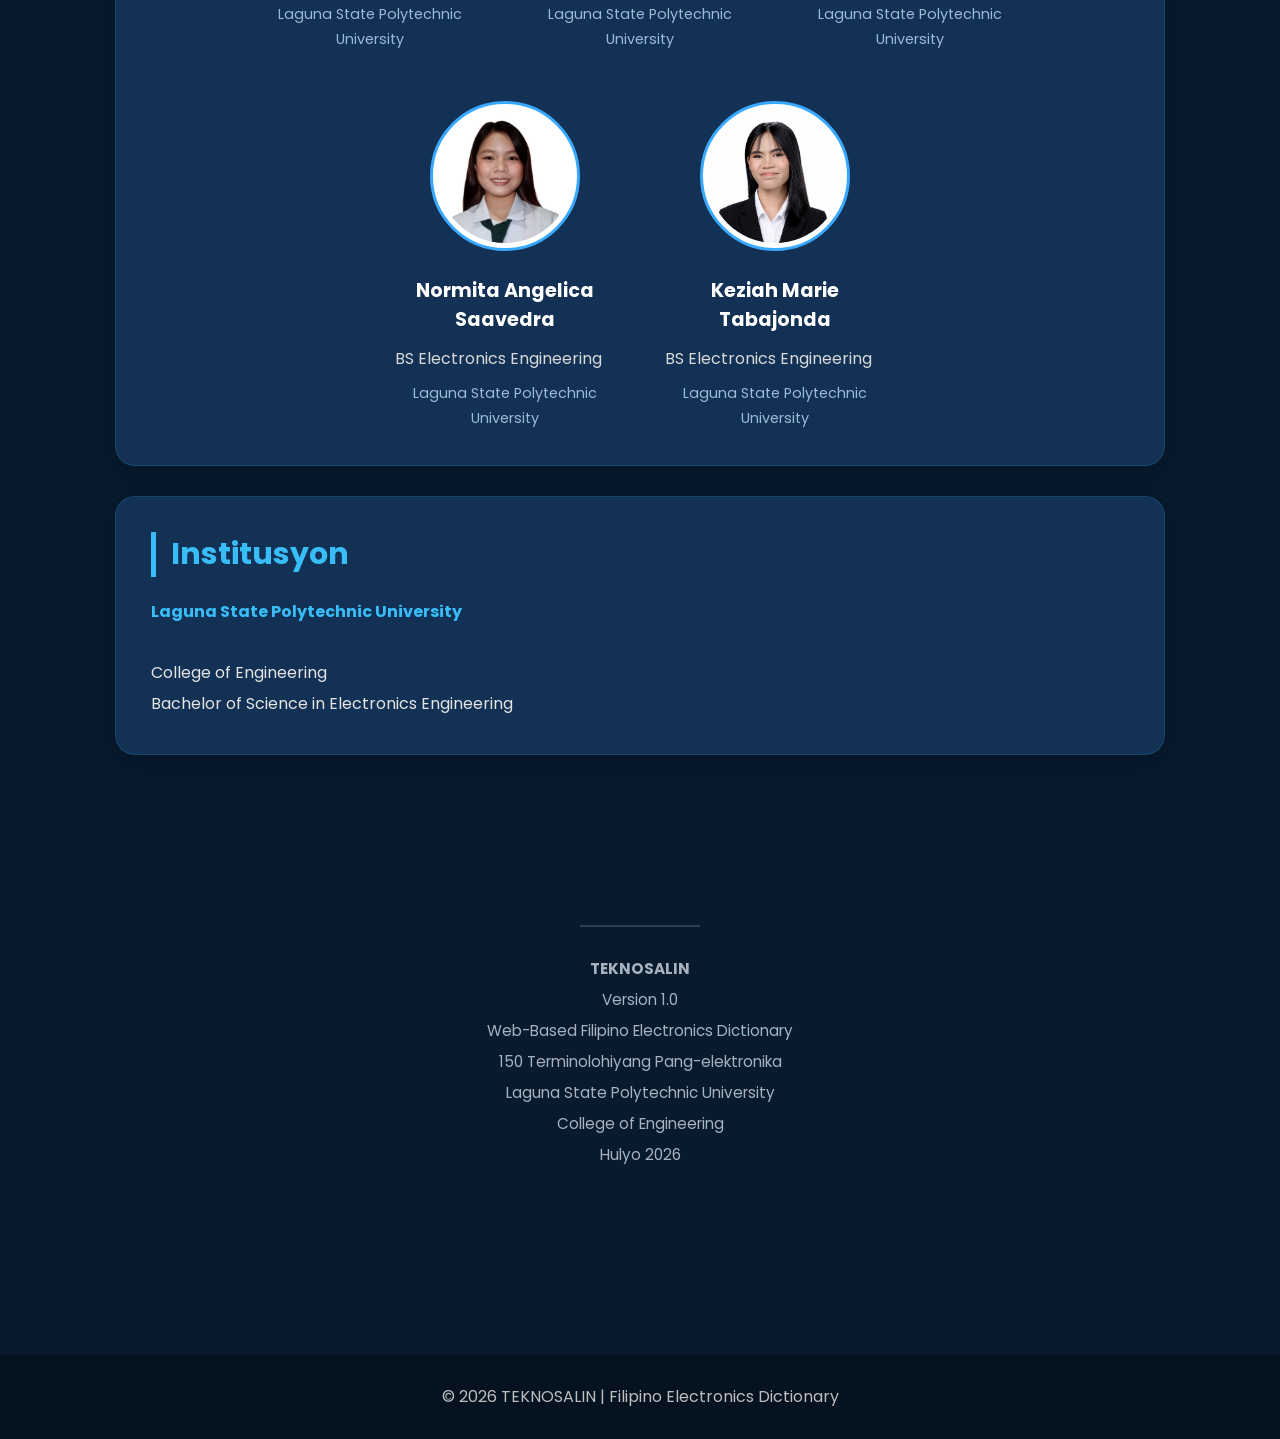
==== commit 45afd9d5: "Add files via upload" ====
--- a/about.html
+++ b/about.html
@@ -118,8 +118,8 @@
     <ul>
 
         <li>
-            <strong>150 Terminolohiyang Pang-elektronika</strong><br>
-            Naglalaman ng 150 piling termino mula sa iba't ibang larangan ng Electronics Engineering.
+            <strong>160 Terminolohiyang Pang-elektronika</strong><br>
+            Naglalaman ng 160 piling termino mula sa iba't ibang larangan ng Electronics Engineering.
         </li>
 
         <li>
